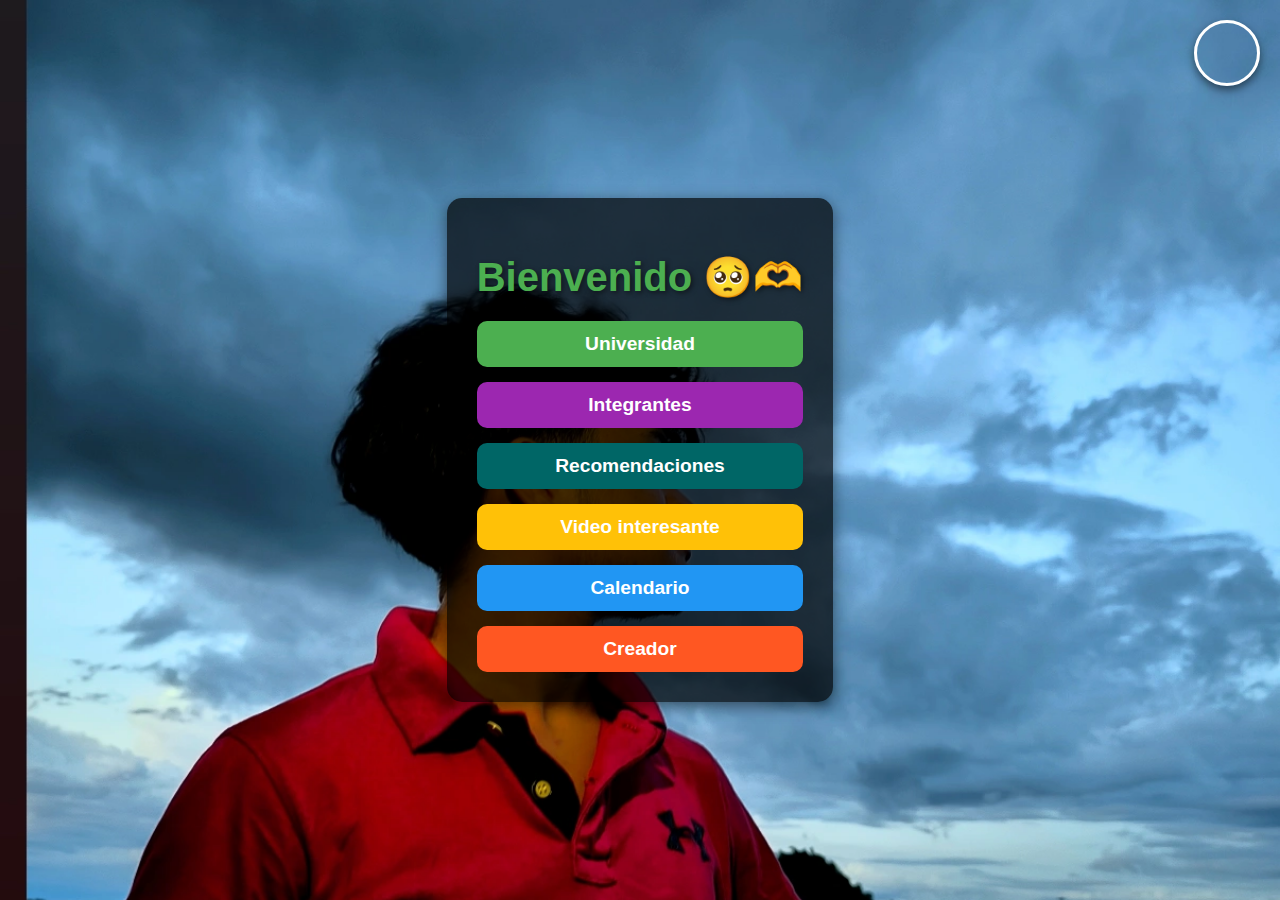
==== index.html @ ab7d1698 "Add files via upload" ====
<!DOCTYPE html>
<html lang="es">
<head>
    <meta charset="UTF-8">
    <meta name="viewport" content="width=device-width, initial-scale=1.0">
    <title>Página de Inicio</title>
    <link rel="stylesheet" href="stylee.css">
</head>
<body>
    <div class="circle" onclick="contactCreator()"></div>

    <div class="container">
        <h1>Bienvenido 🥺🫶</h1>
        <div class="button-group">
            <button id="university" aria-label="Universidad">Universidad</button>
            <button id="members" aria-label="Integrantes">Integrantes</button>
            <button id="recommendations" onclick="location.href='recomendaciones.html'" aria-label="Recomendaciones" >Recomendaciones</button>
            <button id="video" onclick="location.href='video.html'" >Video interesante</button>
            <button id="calendar" onclick="location.href='calendario.html'" aria-label="Calendario">Calendario</button>
            <button id="creator" aria-label="Creador">Creador</button>
        </div>
    </div>
    <div id="modalOverlay">
        <div id="modal">
            <p id="modalMessage"></p>
            <button onclick="closeModal()">OK</button>
        </div>
    </div>

    <div id="modalOverlayBolita">
        <div id="modalBolita">
            <p>¿Quieres hablar con el creador?</p>
            <div class="modal-buttons">
                <button class="cancel" onclick="closeModalBolita()">Cancelar</button>
                <button class="talk" onclick="confirmContact()">Hablar</button>
            </div>
        </div>
    </div>

    <script src="mainn.js"></script>
</body>
</html>
---- stylee.css ----
body {
    display: flex;
    justify-content: center;
    align-items: center;
    height: 100vh;
    background-image: url('Imagen/los_compas.png');
    background-size: cover;
    background-position: center;
    background-repeat: no-repeat;
    font-family: 'Arial', sans-serif;
    margin: 0;
    color: #000000;
}

.container {
    text-align: center;
    background-color: rgba(0, 0, 0, 0.7);
    padding: 30px;
    border-radius: 15px;
    box-shadow: 0px 4px 15px rgba(0, 0, 0, 0.5);
    animation: fadeIn 1s ease-in-out;
}

@keyframes fadeIn {
    from {
        opacity: 0;
        transform: translateY(-20px);
    }
    to {
        opacity: 1;
        transform: translateY(0);
    }
}

h1 {
    font-size: 2.5rem;
    margin-bottom: 20px;
    color: #4CAF50;
    text-shadow: 2px 2px 5px rgba(0, 0, 0, 0.5);
}

.button-group {
    display: flex;
    flex-direction: column;
    gap: 15px;
}

.button-group button {
    padding: 12px 20px;
    font-size: 1.2rem;
    font-weight: bold;
    border: none;
    border-radius: 10px;
    cursor: pointer;
    transition: transform 0.3s, opacity 0.3s;
    color: white;
}

.button-group button#university {
    background-color: #4CAF50;
}

.button-group button#calendar {
    background-color: #2196F3;
}

.button-group button#creator {
    background-color: #FF5722;
}

.button-group button#members {
    background-color: #9C27B0;
}

.button-group button#video {
    background-color: #FFC107;
}

.button-group button:hover {
    transform: translateY(-5px);
    opacity: 0.9;
}

#modalOverlay, #modalOverlayBolita {
    position: fixed;
    top: 0;
    left: 0;
    width: 100%;
    height: 100%;
    background-color: rgba(0, 0, 0, 0.7);
    display: none;
    justify-content: center;
    align-items: center;
    animation: fadeIn 0.5s ease-in-out;
}

#modal {
    background-color: #fff;
    padding: 20px;
    border-radius: 10px;
    text-align: center;
    max-width: 300px;
    width: 80%;
    box-shadow: 0px 4px 10px rgba(0, 0, 0, 0.5);
}

#modal button {
    margin-top: 10px;
    padding: 10px 18px;
    border: none;
    border-radius: 8px;
    background-color: #4CAF50;
    color: white;
    cursor: pointer;
    font-size: 1rem;
}

#modal button:hover {
    background-color: #45a049;
}

.circle {
    position: absolute;
    top: 20px;
    right: 20px;
    width: 60px;
    height: 60px;
    background-image: url('Imagen/bolita.png');
    background-size: cover;
    background-position: center;
    border-radius: 50%;
    border: 3px solid white;
    cursor: pointer;
    box-shadow: 0 4px 8px rgba(0, 0, 0, 0.5);
    transition: transform 0.3s ease, box-shadow 0.3s ease;
}

.circle:hover {
    transform: scale(1.1) rotate(10deg);
    box-shadow: 0 6px 12px rgba(0, 0, 0, 0.7);
}

.circle:active {
    transform: scale(0.95);
}

.modal-buttons {
    display: flex;
    justify-content: space-around;
    margin-top: 20px;
}

.modal-buttons button {
    padding: 10px 20px;
    font-size: 1rem;
    font-weight: bold;
    border-radius: 8px;
    cursor: pointer;
    border: none;
    transition: background-color 0.3s ease;
}

.modal-buttons .cancel {
    background-color: #F44336;
    color: white;
}

.modal-buttons .talk {
    background-color: #4CAF50;
    color: white;
}

.modal-buttons button:hover {
    opacity: 0.8;
}

#modalBolita {
    background-color: #fff;
    color: #000;
    padding: 30px;
    border-radius: 10px;
    text-align: center;
    max-width: 400px;
    width: 80%;
    box-shadow: 0px 4px 10px rgba(0, 0, 0, 0.5);
}

#modalBolita p {
    font-size: 1.2rem;
    margin-bottom: 20px;
    font-weight: bold;
}

/* Estilos adicionales para la página del video */
.video-page {
    display: flex;
    flex-direction: column;
    justify-content: center;
    align-items: center;
    height: 100vh;
    background-image: linear-gradient(to bottom, rgba(0, 0, 0, 0.8), rgba(0, 0, 0, 0.9)), 
                      url('Imagen/fondo_video.jpg');
    background-size: cover;
    background-position: center;
    color: white;
    text-align: center;
}

.video-header h1 {
    font-size: 1.2rem;
    margin-bottom: 20px;
    color: #FFC107;
    text-shadow: 2px 2px 10px rgba(0, 0, 0, 0.7);
}

.video-container {
    display: flex;
    justify-content: center;
    align-items: center;
    margin-top: 120px;
    width: 500%;
    max-width: 280px;
    background-color: rgba(255, 255, 255, 0.1);
    border-radius: 200px;
    padding: 65px;
    box-shadow: 0px 4px 15px rgba(0, 0, 0, 0.7);
}

.styled-video {
    width: 130%;
    border-radius: 10px;
    box-shadow: 0px 4px 15px rgba(0, 0, 0, 0.5);
}

.button-container {
    margin-top: 100px;
}

.back-button {
    padding: 15px 30px;
    font-size: 1.2rem;
    font-weight: bold;
    background-color: #4CAF50;
    color: white;
    border: none;
    border-radius: 12px;
    cursor: pointer;
    transition: transform 0.3s, background-color 0.3s;
}

.back-button:hover {
    background-color: #45a049;
    transform: translateY(-3px);
}
body {
    display: flex;
    justify-content: center;
    align-items: center;
    height: 100vh;
    background-color: #f0f0f0;
    font-family: Arial, sans-serif;
    margin: 0;
    color: #000;
}

.container {
    text-align: center;
    background-color: rgba(0, 0, 0, 0.7);
    padding: 30px;
    border-radius: 15px;
    box-shadow: 0px 4px 15px rgba(0, 0, 0, 0.5);
}

h1 {
    font-size: 2.5rem;
    margin-bottom: 20px;
    color: #4CAF50;
}

.button-group {
    display: flex;
    flex-direction: column;
    gap: 15px;
}

.button-group button {
    padding: 12px 20px;
    font-size: 1.2rem;
    font-weight: bold;
    border: none;
    border-radius: 10px;
    cursor: pointer;
    transition: transform 0.3s, opacity 0.3s;
    color: white;
}

#university {
    background-color: #4CAF50;
}

#calendar {
    background-color: #2196F3;
}

#creator {
    background-color: #FF5722;
}

#members {
    background-color: #9C27B0;
}

#video {
    background-color: #3F51B5;
}

#recommendations {
    background-color: #006666; /* Color rosado */
}

.button-group button:hover {
    transform: translateY(-5px);
    opacity: 0.9;
}
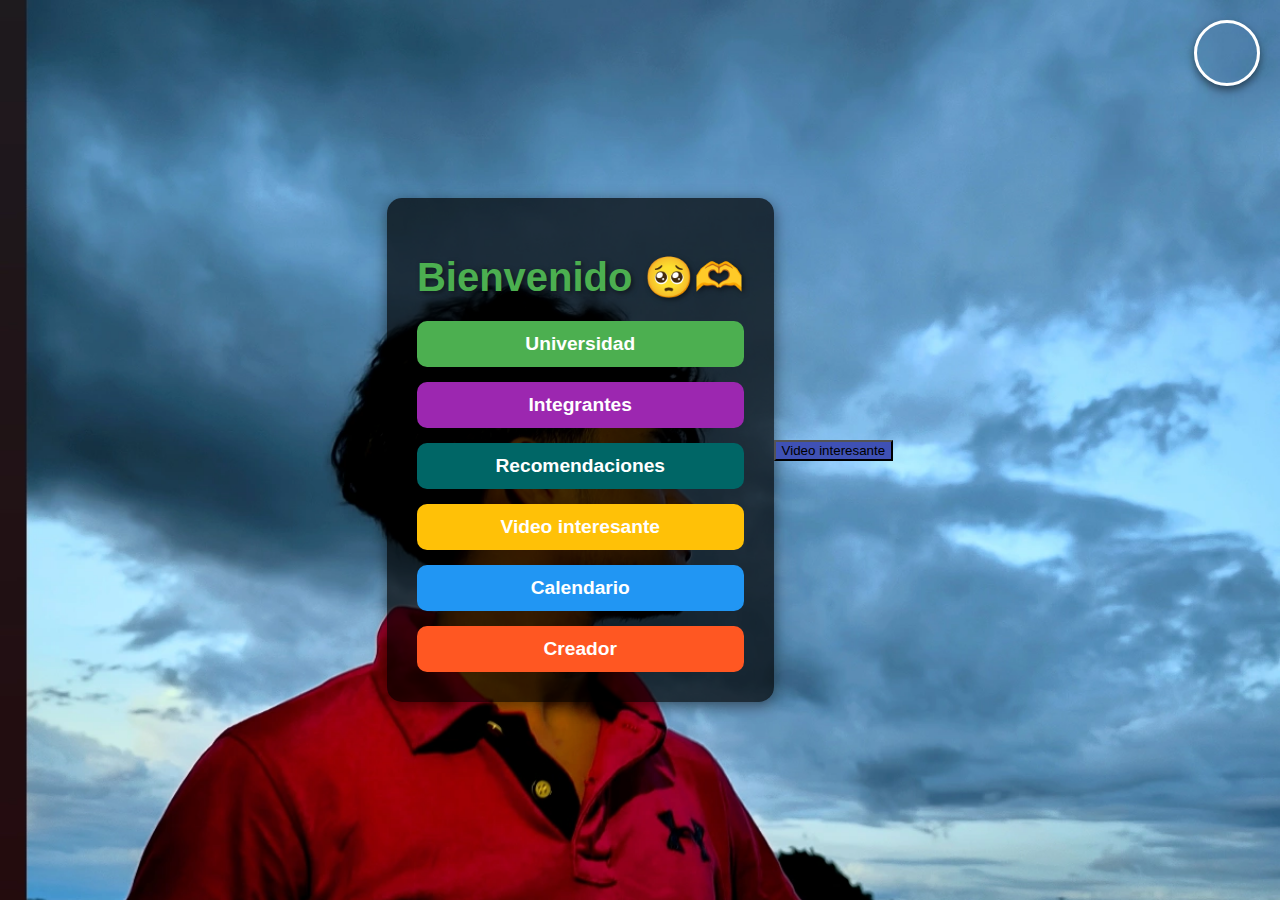
==== commit 91bb5399: "Add files via upload" ====
--- a/index.html
+++ b/index.html
@@ -8,18 +8,18 @@
 </head>
 <body>
     <div class="circle" onclick="contactCreator()"></div>
-
     <div class="container">
         <h1>Bienvenido 🥺🫶</h1>
         <div class="button-group">
             <button id="university" aria-label="Universidad">Universidad</button>
             <button id="members" aria-label="Integrantes">Integrantes</button>
-            <button id="recommendations" onclick="location.href='recomendaciones.html'" aria-label="Recomendaciones" >Recomendaciones</button>
-            <button id="video" onclick="location.href='video.html'" >Video interesante</button>
+            <button id="recommendations" onclick="location.href='recomendaciones.html'" aria-label="Recomendaciones">Recomendaciones</button>
+            <button id="video" onclick="location.href='video.html'">Video interesante</button>
             <button id="calendar" onclick="location.href='calendario.html'" aria-label="Calendario">Calendario</button>
             <button id="creator" aria-label="Creador">Creador</button>
         </div>
     </div>
+    <button id="video" onclick="location.href='video.html'">Video interesante</button>
     <div id="modalOverlay">
         <div id="modal">
             <p id="modalMessage"></p>
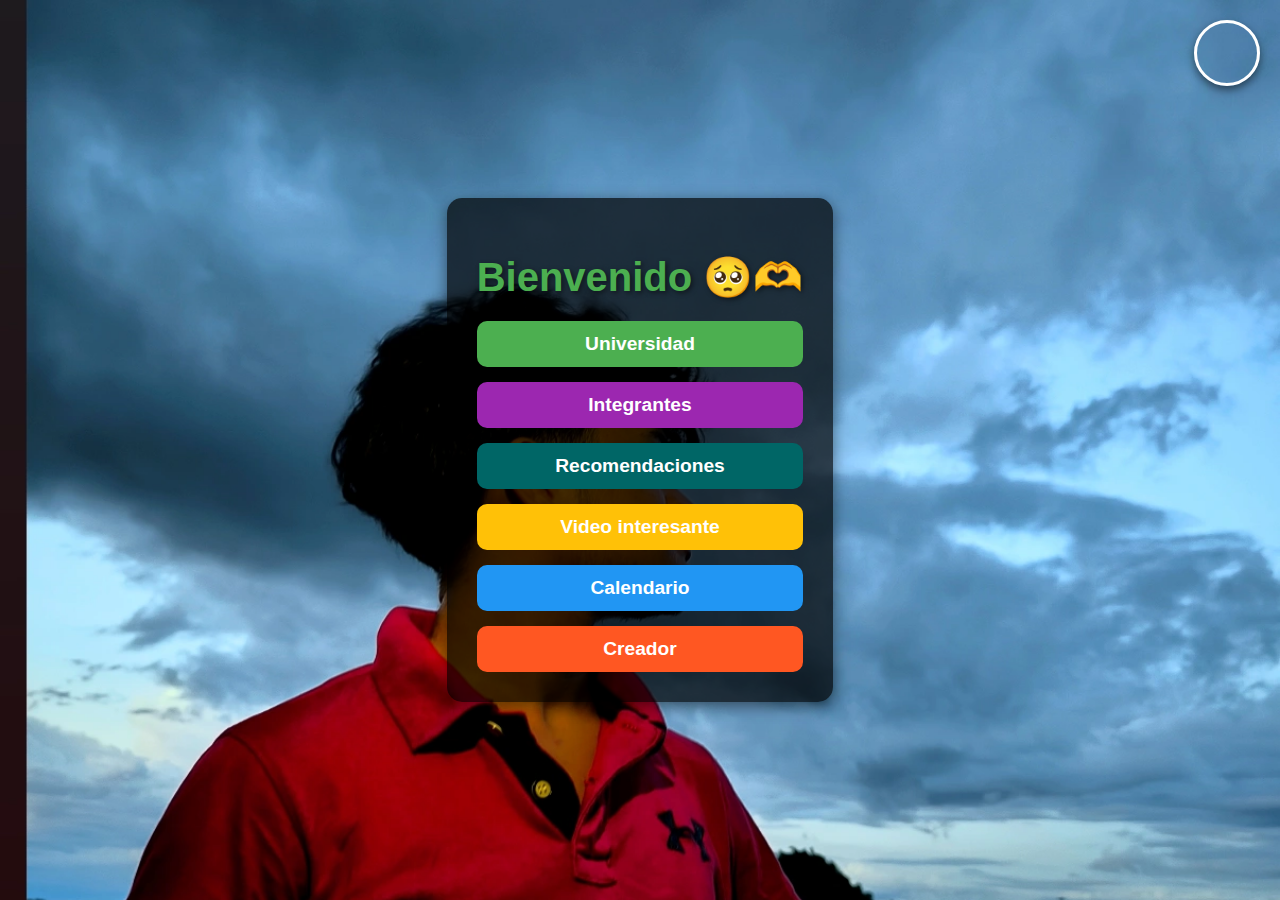
==== commit ac95daaf: "index.html" ====
--- a/index.html
+++ b/index.html
@@ -19,7 +19,6 @@
             <button id="creator" aria-label="Creador">Creador</button>
         </div>
     </div>
-    <button id="video" onclick="location.href='video.html'">Video interesante</button>
     <div id="modalOverlay">
         <div id="modal">
             <p id="modalMessage"></p>
@@ -39,4 +38,4 @@
 
     <script src="mainn.js"></script>
 </body>
-</html>+</html>
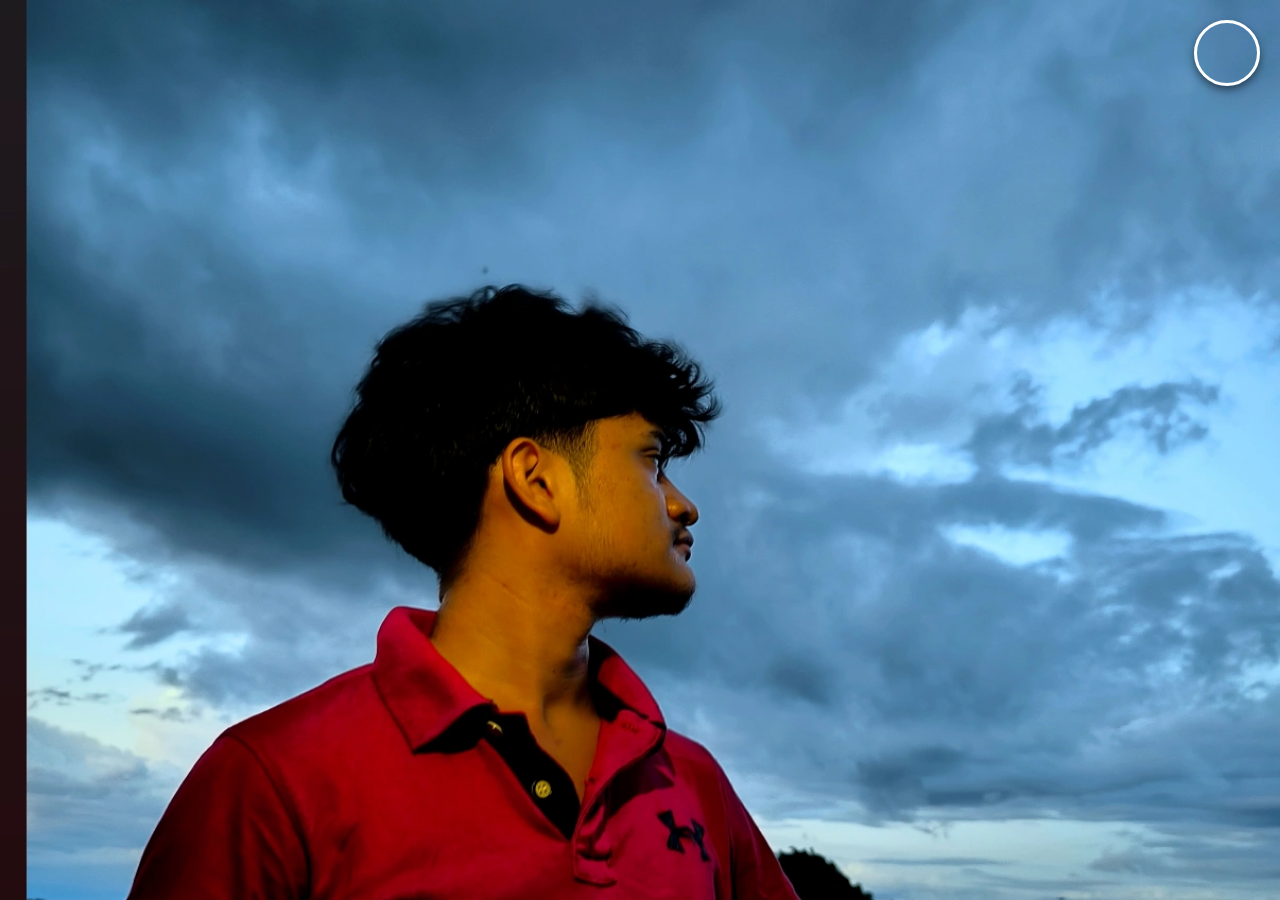
==== commit bdb5a1bb: "Add files via upload" ====
--- a/index.html
+++ b/index.html
@@ -7,8 +7,18 @@
     <link rel="stylesheet" href="stylee.css">
 </head>
 <body>
+    <!-- Tres puntos en la esquina superior derecha -->
+    <div class="menu-icon" onclick="toggleMenu()">
+        <span class="dot"></span>
+        <span class="dot"></span>
+        <span class="dot"></span>
+    </div>
+
+    <!-- Bolita en la esquina superior izquierda -->
     <div class="circle" onclick="contactCreator()"></div>
-    <div class="container">
+
+    <!-- Contenedor de los botones que aparecerán cuando se toque el menú -->
+    <div class="container" id="menuContainer" style="display: none;">
         <h1>Bienvenido 🥺🫶</h1>
         <div class="button-group">
             <button id="university" aria-label="Universidad">Universidad</button>
@@ -17,25 +27,10 @@
             <button id="video" onclick="location.href='video.html'">Video interesante</button>
             <button id="calendar" onclick="location.href='calendario.html'" aria-label="Calendario">Calendario</button>
             <button id="creator" aria-label="Creador">Creador</button>
-        </div>
-    </div>
-    <div id="modalOverlay">
-        <div id="modal">
-            <p id="modalMessage"></p>
-            <button onclick="closeModal()">OK</button>
+            <button id="scanQR" onclick="location.href='QR.html'" aria-label="Escanear código QR">Escanear código QR</button>
         </div>
     </div>
 
-    <div id="modalOverlayBolita">
-        <div id="modalBolita">
-            <p>¿Quieres hablar con el creador?</p>
-            <div class="modal-buttons">
-                <button class="cancel" onclick="closeModalBolita()">Cancelar</button>
-                <button class="talk" onclick="confirmContact()">Hablar</button>
-            </div>
-        </div>
-    </div>
-
-    <script src="mainn.js"></script>
-</body>
-</html>
+    <div id="modalOverlay">
+        <div id="modal">
+            <--- a/stylee.css
+++ b/stylee.css
@@ -66,6 +66,10 @@
 
 .button-group button#creator {
     background-color: #FF5722;
+}
+
+.button-group button#scanQR {
+    background-color: #9900FF;
 }
 
 .button-group button#members {
@@ -318,8 +322,4 @@
     background-color: #006666; /* Color rosado */
 }
 
-.button-group button:hover {
-    transform: translateY(-5px);
-    opacity: 0.9;
-}
-
+.button-group butto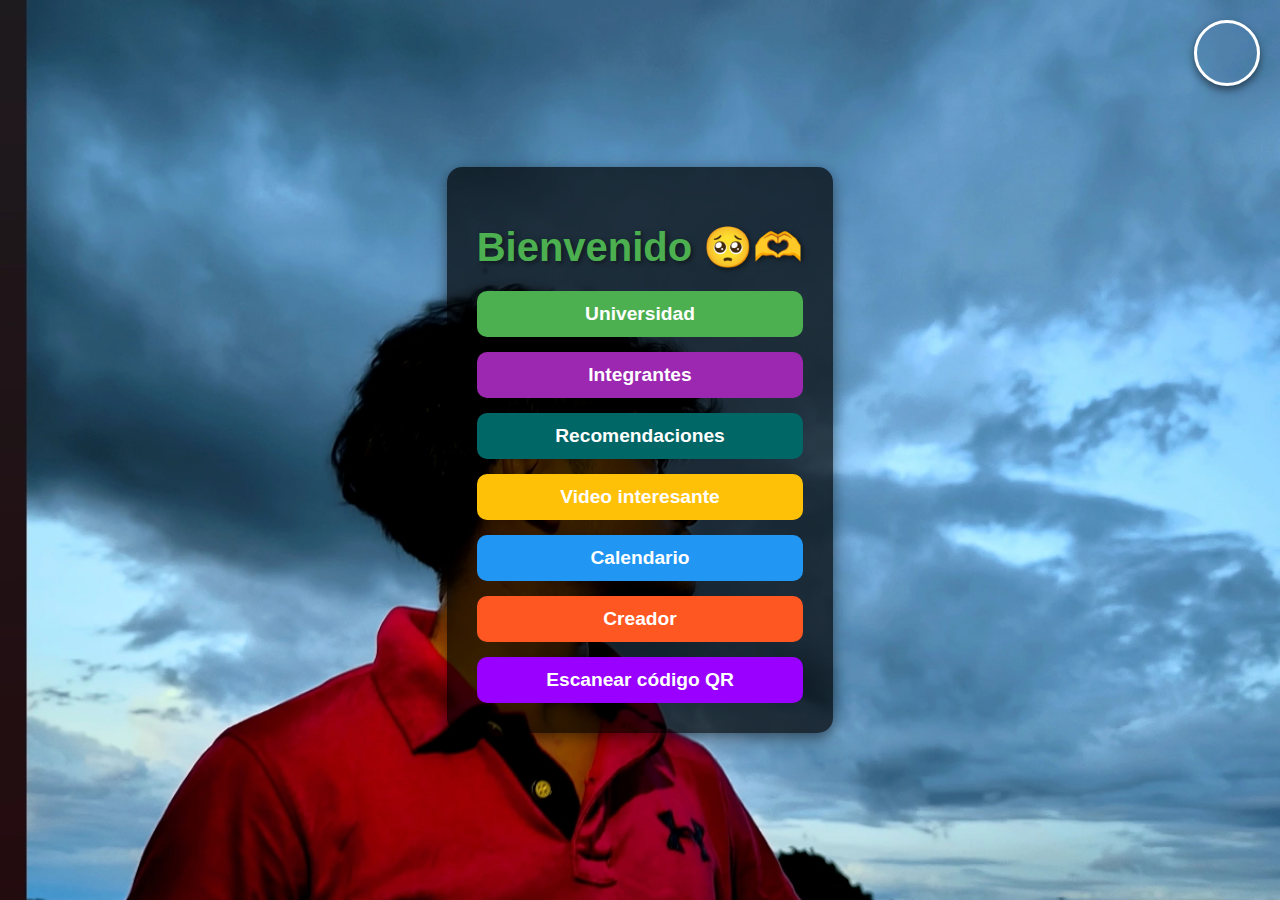
==== commit 29d8c96f: "Add files via upload" ====
--- a/index.html
+++ b/index.html
@@ -7,18 +7,8 @@
     <link rel="stylesheet" href="stylee.css">
 </head>
 <body>
-    <!-- Tres puntos en la esquina superior derecha -->
-    <div class="menu-icon" onclick="toggleMenu()">
-        <span class="dot"></span>
-        <span class="dot"></span>
-        <span class="dot"></span>
-    </div>
-
-    <!-- Bolita en la esquina superior izquierda -->
     <div class="circle" onclick="contactCreator()"></div>
-
-    <!-- Contenedor de los botones que aparecerán cuando se toque el menú -->
-    <div class="container" id="menuContainer" style="display: none;">
+    <div class="container">
         <h1>Bienvenido 🥺🫶</h1>
         <div class="button-group">
             <button id="university" aria-label="Universidad">Universidad</button>
@@ -27,10 +17,25 @@
             <button id="video" onclick="location.href='video.html'">Video interesante</button>
             <button id="calendar" onclick="location.href='calendario.html'" aria-label="Calendario">Calendario</button>
             <button id="creator" aria-label="Creador">Creador</button>
+            <!-- Botón para escanear código QR con redirección -->
             <button id="scanQR" onclick="location.href='QR.html'" aria-label="Escanear código QR">Escanear código QR</button>
         </div>
     </div>
-
     <div id="modalOverlay">
         <div id="modal">
-            <+            <p id="modalMessage"></p>
+            <button onclick="closeModal()">OK</button>
+        </div>
+    </div>
+    <div id="modalOverlayBolita">
+        <div id="modalBolita">
+            <p>¿Quieres hablar con el creador?</p>
+            <div class="modal-buttons">
+                <button class="cancel" onclick="closeModalBolita()">Cancelar</button>
+                <button class="talk" onclick="confirmContact()">Hablar</button>
+            </div>
+        </div>
+    </div>
+    <script src="mainn.js"></script>
+</body> 
+</html>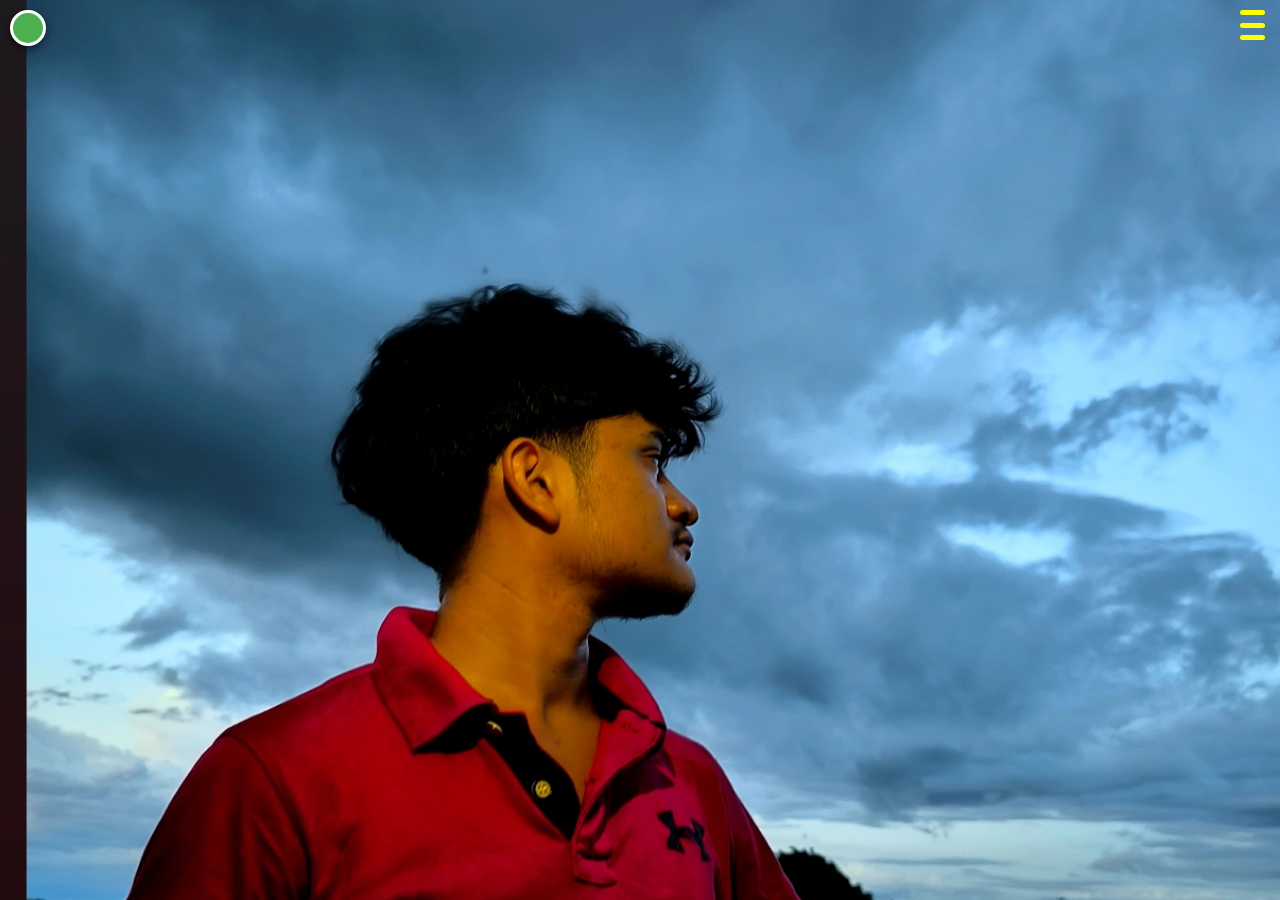
==== commit e7fbbb79: "Add files via upload" ====
--- a/index.html
+++ b/index.html
@@ -7,8 +7,13 @@
     <link rel="stylesheet" href="stylee.css">
 </head>
 <body>
+    <div class="menu-icon" onclick="toggleMenu()">
+        <span class="dot"></span>
+        <span class="dot"></span>
+        <span class="dot"></span>
+    </div>
     <div class="circle" onclick="contactCreator()"></div>
-    <div class="container">
+    <div class="container" id="menuContainer" style="display: none;">
         <h1>Bienvenido 🥺🫶</h1>
         <div class="button-group">
             <button id="university" aria-label="Universidad">Universidad</button>
@@ -17,7 +22,6 @@
             <button id="video" onclick="location.href='video.html'">Video interesante</button>
             <button id="calendar" onclick="location.href='calendario.html'" aria-label="Calendario">Calendario</button>
             <button id="creator" aria-label="Creador">Creador</button>
-            <!-- Botón para escanear código QR con redirección -->
             <button id="scanQR" onclick="location.href='QR.html'" aria-label="Escanear código QR">Escanear código QR</button>
         </div>
     </div>
@@ -38,4 +42,4 @@
     </div>
     <script src="mainn.js"></script>
 </body> 
-</html>+</html>
--- a/stylee.css
+++ b/stylee.css
@@ -195,7 +195,6 @@
     font-weight: bold;
 }
 
-/* Estilos adicionales para la página del video */
 .video-page {
     display: flex;
     flex-direction: column;
@@ -319,7 +318,97 @@
 }
 
 #recommendations {
-    background-color: #006666; /* Color rosado */
-}
-
-.button-group butto+    background-color: #006666;
+}
+
+.button-group button:hover {
+    transform: translateY(-5px);
+    opacity: 0.9;
+}
+
+.menu-icon {
+    position: fixed;
+    top: 10px;
+    right: 10px;
+    cursor: pointer;
+    display: flex;
+    flex-direction: column;
+    justify-content: space-between;
+    height: 30px;
+    width: 30px;
+}
+
+.dot {
+    width: 25px;
+    height: 5px;
+    background-color: #333;
+    border-radius: 10px;
+}
+
+.circle {
+    position: fixed;
+    top: 10px;
+    left: 10px;
+    width: 30px;
+    height: 30px;
+    background-color: #4CAF50;
+    border-radius: 50%;
+    cursor: pointer;
+}
+
+.container {
+    text-align: center;
+    margin-top: 50px;
+    font-family: Arial, sans-serif;
+}
+
+.button-group {
+    display: flex;
+    flex-direction: column;
+    gap: 10px;
+}
+
+.button-group button {
+    background-color: #4CAF50;
+    color: white;
+    padding: 15px 20px;
+    font-size: 16px;
+    font-weight: bold;
+    border: none;
+    border-radius: 8px;
+    cursor: pointer;
+    transition: background-color 0.3s, transform 0.2s;
+}
+
+.button-group button:hover {
+    background-color: #45a049;
+    transform: scale(1.05);
+}
+
+.button-group button:active {
+    background-color: #3e8e41;
+    transform: scale(0.95);
+}
+
+#menuContainer {
+    display: none;
+}
+
+.menu-icon {
+    position: fixed;
+    top: 10px;
+    right: 10px;
+    cursor: pointer;
+    display: flex;
+    flex-direction: column;
+    justify-content: space-between;
+    height: 30px;
+    width: 30px;
+}
+
+.dot {
+    width: 25px;
+    height: 5px;
+    background-color: yellow;
+    border-radius: 10px;
+}
